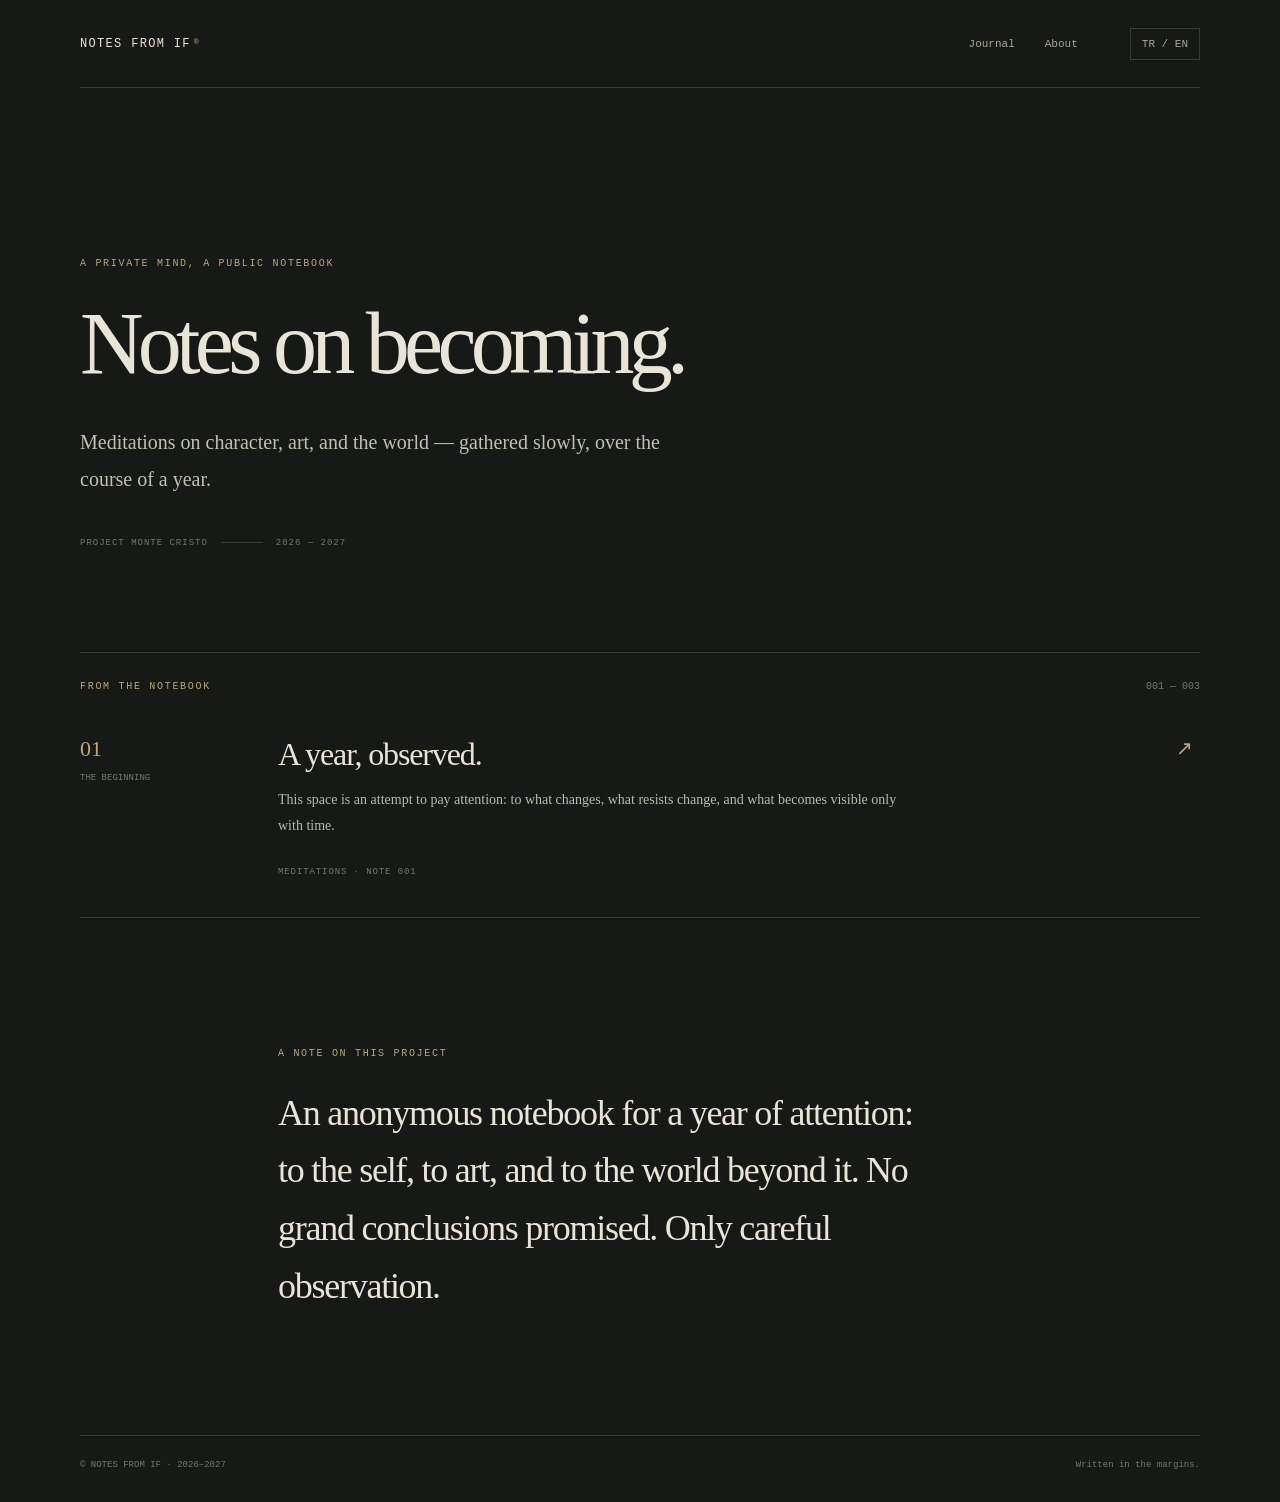
==== index.html @ 4b150e8d "Update index.html" ====
<!doctype html>
<html lang="en">
<head>
  <meta charset="UTF-8">
  <meta name="viewport" content="width=device-width, initial-scale=1">
  <meta name="description" content="Notes on becoming, art, and the world.">
  <title>Notes from If — Meditations 2027</title>
  <link rel="preconnect" href="https://fonts.googleapis.com">
  <link href="https://fonts.googleapis.com/css2?family=DM+Mono&family=Libre+Baskerville:ital,wght@0,400;0,700;1,400&display=swap" rel="stylesheet">
  <link rel="stylesheet" href="style.css">
  <script src="script.js" defer></script>
</head>
<body>
  <div class="page-shell">
    <header class="site-header">
      <a class="wordmark" href="#">NOTES FROM IF<span>®</span></a>
      <nav>
        <a href="#journal" data-en="Journal" data-tr="Günlük">Journal</a>
        <a href="#about" data-en="About" data-tr="Hakkında">About</a>
      </nav>
      <button class="language-toggle" id="language-toggle">TR / EN</button>
    </header>

    <main>
      <section class="hero">
        <p class="eyebrow" data-en="A private mind, a public notebook" data-tr="Özel bir zihin, açık bir defter">A private mind, a public notebook</p>
        <h1 data-en="Notes on becoming." data-tr="Oluş üzerine notlar.">Notes on becoming.</h1>
        <p class="hero-copy" data-en="Meditations on character, art, and the world — gathered slowly, over the course of a year." data-tr="Karakter, sanat ve dünya üzerine düşünceler — bir yıl boyunca, ağır ağır bir araya getirilen notlar.">Meditations on character, art, and the world — gathered slowly, over the course of a year.</p>
        <div class="hero-meta">
          <span>PROJECT MONTE CRISTO</span><span class="meta-line"></span><span>2026 — 2027</span>
        </div>
      </section>

      <section class="journal-section" id="journal">
        <div class="section-heading">
          <p class="eyebrow" data-en="From the notebook" data-tr="Defterden">From the notebook</p>
          <span class="count">001 — 003</span>
        </div>

        <article class="entry">
          <div class="entry-date"><span>01</span><span>THE BEGINNING</span></div>
          <div class="entry-content">
          <h2>
          <a href="journal/a-year-observed.html" data-en="A year, observed." data-tr="Gözlemlenen bir yıl.">A year, observed.</a>
          </h2>
            <p data-en="This space is an attempt to pay attention: to what changes, what resists change, and what becomes visible only with time." data-tr="Burası dikkat kesilme çabası: neyin değiştiğine, neyin değişime direndiğine ve ancak zamanla görünür hâle gelene.">This space is an attempt to pay attention: to what changes, what resists change, and what becomes visible only with time.</p>
            <span class="entry-tag">MEDITATIONS · NOTE 001</span>
          </div>
          <span class="entry-arrow">↗</span>
        </article>

        
      </section>

      <section class="about-section" id="about">
        <p class="eyebrow" data-en="A note on this project" data-tr="Bu proje üzerine">A note on this project</p>
        <p class="about-copy" data-en="An anonymous notebook for a year of attention: to the self, to art, and to the world beyond it. No grand conclusions promised. Only careful observation." data-tr="Bir yıllık dikkat pratiği için anonim bir defter: kendine, sanata ve onun ötesindeki dünyaya dikkat kesilmek. Büyük sonuçlar vaat etmiyor. Yalnızca dikkatli gözlem.">An anonymous notebook for a year of attention: to the self, to art, and to the world beyond it. No grand conclusions promised. Only careful observation.</p>
      </section>
    </main>

    <footer class="site-footer">
      <span>© NOTES FROM IF · 2026–2027</span>
      <span data-en="Written in the margins." data-tr="Kenar boşluklarında yazıldı.">Written in the margins.</span>
    </footer>
  </div>
</body>
</html>
---- style.css ----
:root {
  --ink: #e9e4d8;
  --muted: #a8a79b;
  --dim: #74776d;
  --paper: #171916;
  --rule: #393c34;
  --accent: #b9a77d;
  --serif: Georgia, "Times New Roman", serif;
  --mono: "Courier New", monospace;
}

* {
  box-sizing: border-box;
}

html {
  scroll-behavior: smooth;
}

body {
  margin: 0;
  background: var(--paper);
  color: var(--ink);
  font-family: var(--serif);
  -webkit-font-smoothing: antialiased;
}

a {
  color: inherit;
  text-decoration: none;
}

button {
  font: inherit;
  cursor: pointer;
}

.page-shell {
  width: min(100% - 64px, 1120px);
  margin: 0 auto;
}

.site-header {
  min-height: 88px;
  display: flex;
  align-items: center;
  justify-content: space-between;
  border-bottom: 1px solid var(--rule);
  gap: 24px;
}

.wordmark {
  font: 500 12px var(--mono);
  letter-spacing: .11em;
}

.wordmark span {
  font-size: 8px;
  vertical-align: top;
  margin-left: 3px;
  color: var(--accent);
}

nav {
  display: flex;
  gap: 30px;
  margin-left: auto;
  margin-right: 28px;
}

nav a,
.language-toggle {
  font: 11px var(--mono);
  color: var(--muted);
}

nav a:hover,
.language-toggle:hover {
  color: var(--ink);
}

.language-toggle {
  background: transparent;
  border: 1px solid var(--rule);
  padding: 9px 11px;
}

.hero {
  padding: clamp(90px, 14vw, 170px) 0 104px;
  max-width: 820px;
}

.eyebrow {
  color: var(--accent);
  font: 10px var(--mono);
  letter-spacing: .17em;
  text-transform: uppercase;
  margin: 0 0 26px;
}

.hero h1 {
  font-size: clamp(44px, 7.2vw, 88px);
  line-height: 1.12;
  letter-spacing: -.065em;
  font-weight: 400;
  margin: 0;
}

.hero-copy {
  color: #c1c0b5;
  font-size: clamp(16px, 2vw, 20px);
  line-height: 1.85;
  max-width: 590px;
  margin: 30px 0 40px;
}

.hero-meta {
  display: flex;
  align-items: center;
  gap: 13px;
  color: var(--dim);
  font: 9px var(--mono);
  letter-spacing: .11em;
}

.meta-line {
  width: 42px;
  height: 1px;
  background: var(--rule);
}

.journal-section {
  border-top: 1px solid var(--rule);
}

.section-heading {
  display: flex;
  align-items: center;
  justify-content: space-between;
  padding: 28px 0 10px;
}

.section-heading .eyebrow {
  margin: 0;
}

.count {
  font: 10px var(--mono);
  color: var(--dim);
}

.entry {
  display: grid;
  grid-template-columns: 170px 1fr 24px;
  gap: 28px;
  padding: 34px 0 39px;
  border-bottom: 1px solid var(--rule);
  align-items: start;
}

.entry-date {
  display: flex;
  flex-direction: column;
  gap: 11px;
  color: var(--dim);
  font: 9px var(--mono);
}

.entry-date span:first-child {
  font: 22px var(--serif);
  color: var(--accent);
}

.entry-content h2 {
  font-size: clamp(22px, 3vw, 32px);
  font-weight: 400;
  letter-spacing: -.035em;
  margin: 0 0 14px;
}

.entry-content p {
  max-width: 630px;
  margin: 0 0 20px;
  color: #b9baaf;
  font-size: 14px;
  line-height: 1.9;
}

.entry-tag {
  color: var(--dim);
  font: 9px var(--mono);
  letter-spacing: .1em;
}

.entry-arrow {
  color: var(--accent);
  font-size: 20px;
}

.draft-note {
  color: var(--dim);
  font: 10px/1.7 var(--mono);
  max-width: 540px;
  margin: 18px 0 0;
}

.about-section {
  margin: 130px 0 120px;
  padding-left: 198px;
  max-width: 850px;
}

.about-copy {
  font-size: clamp(22px, 3.3vw, 36px);
  line-height: 1.6;
  letter-spacing: -.035em;
  margin: 0;
}

.site-footer {
  display: flex;
  justify-content: space-between;
  gap: 20px;
  border-top: 1px solid var(--rule);
  padding: 24px 0 32px;
  color: var(--dim);
  font: 9px var(--mono);
}

@media (max-width: 650px) {
  .page-shell {
    width: min(100% - 36px, 1120px);
  }

  .site-header {
    min-height: 72px;
    flex-wrap: wrap;
    gap: 12px;
    padding: 15px 0;
  }

  nav {
    gap: 16px;
    margin: 0 0 0 auto;
  }

  .language-toggle {
    padding: 7px 8px;
  }

  .hero {
    padding: 88px 0 82px;
  }

  .entry {
    grid-template-columns: 48px 1fr 14px;
    gap: 13px;
    padding: 28px 0;
  }

  .entry-date span:nth-child(2) {
    display: none;
  }

  .entry-content p {
    font-size: 13px;
  }

  .about-section {
    margin: 90px 0;
    padding-left: 0;
  }

  .site-footer {
    flex-direction: column;
  }
}
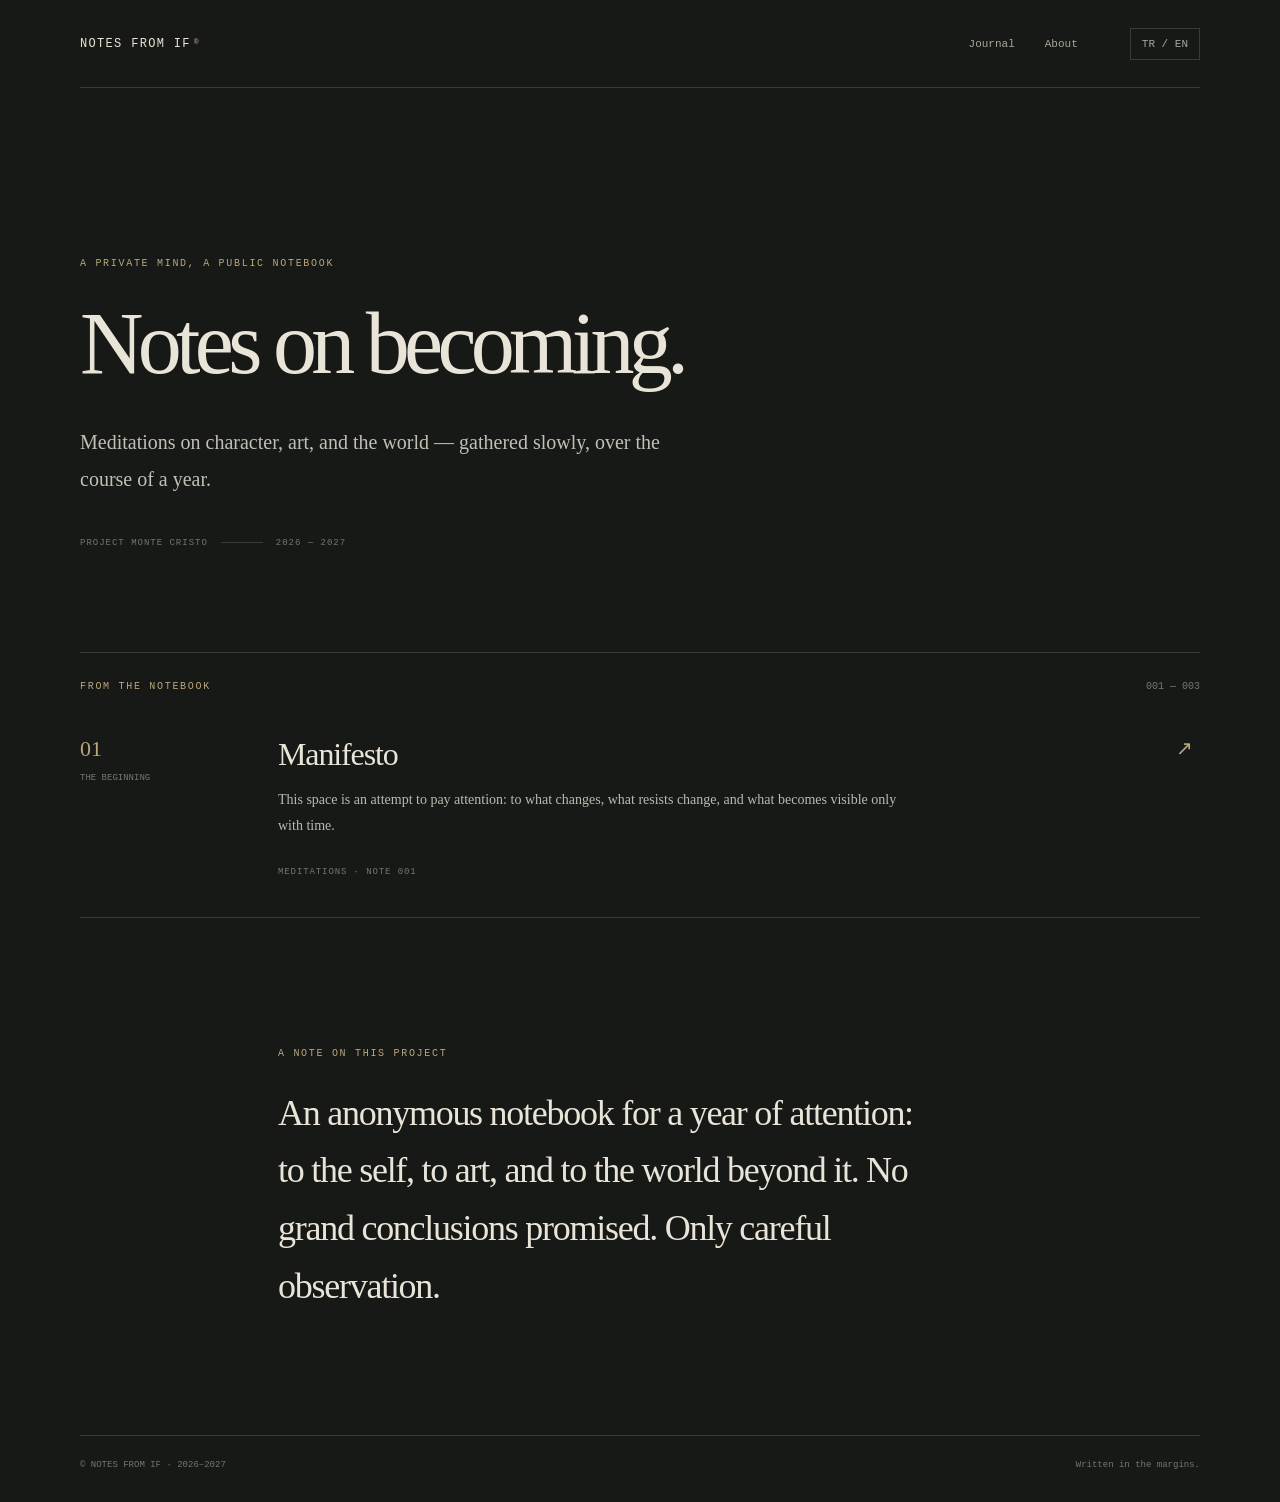
==== commit 302f92d8: "Update index.html" ====
--- a/index.html
+++ b/index.html
@@ -41,7 +41,7 @@
           <div class="entry-date"><span>01</span><span>THE BEGINNING</span></div>
           <div class="entry-content">
           <h2>
-          <a href="journal/a-year-observed.html" data-en="A year, observed." data-tr="Gözlemlenen bir yıl.">A year, observed.</a>
+          <a href="journal/a-year-observed.html" data-en="Manifesto" data-tr="Manifesto">Manifesto</a>
           </h2>
             <p data-en="This space is an attempt to pay attention: to what changes, what resists change, and what becomes visible only with time." data-tr="Burası dikkat kesilme çabası: neyin değiştiğine, neyin değişime direndiğine ve ancak zamanla görünür hâle gelene.">This space is an attempt to pay attention: to what changes, what resists change, and what becomes visible only with time.</p>
             <span class="entry-tag">MEDITATIONS · NOTE 001</span>
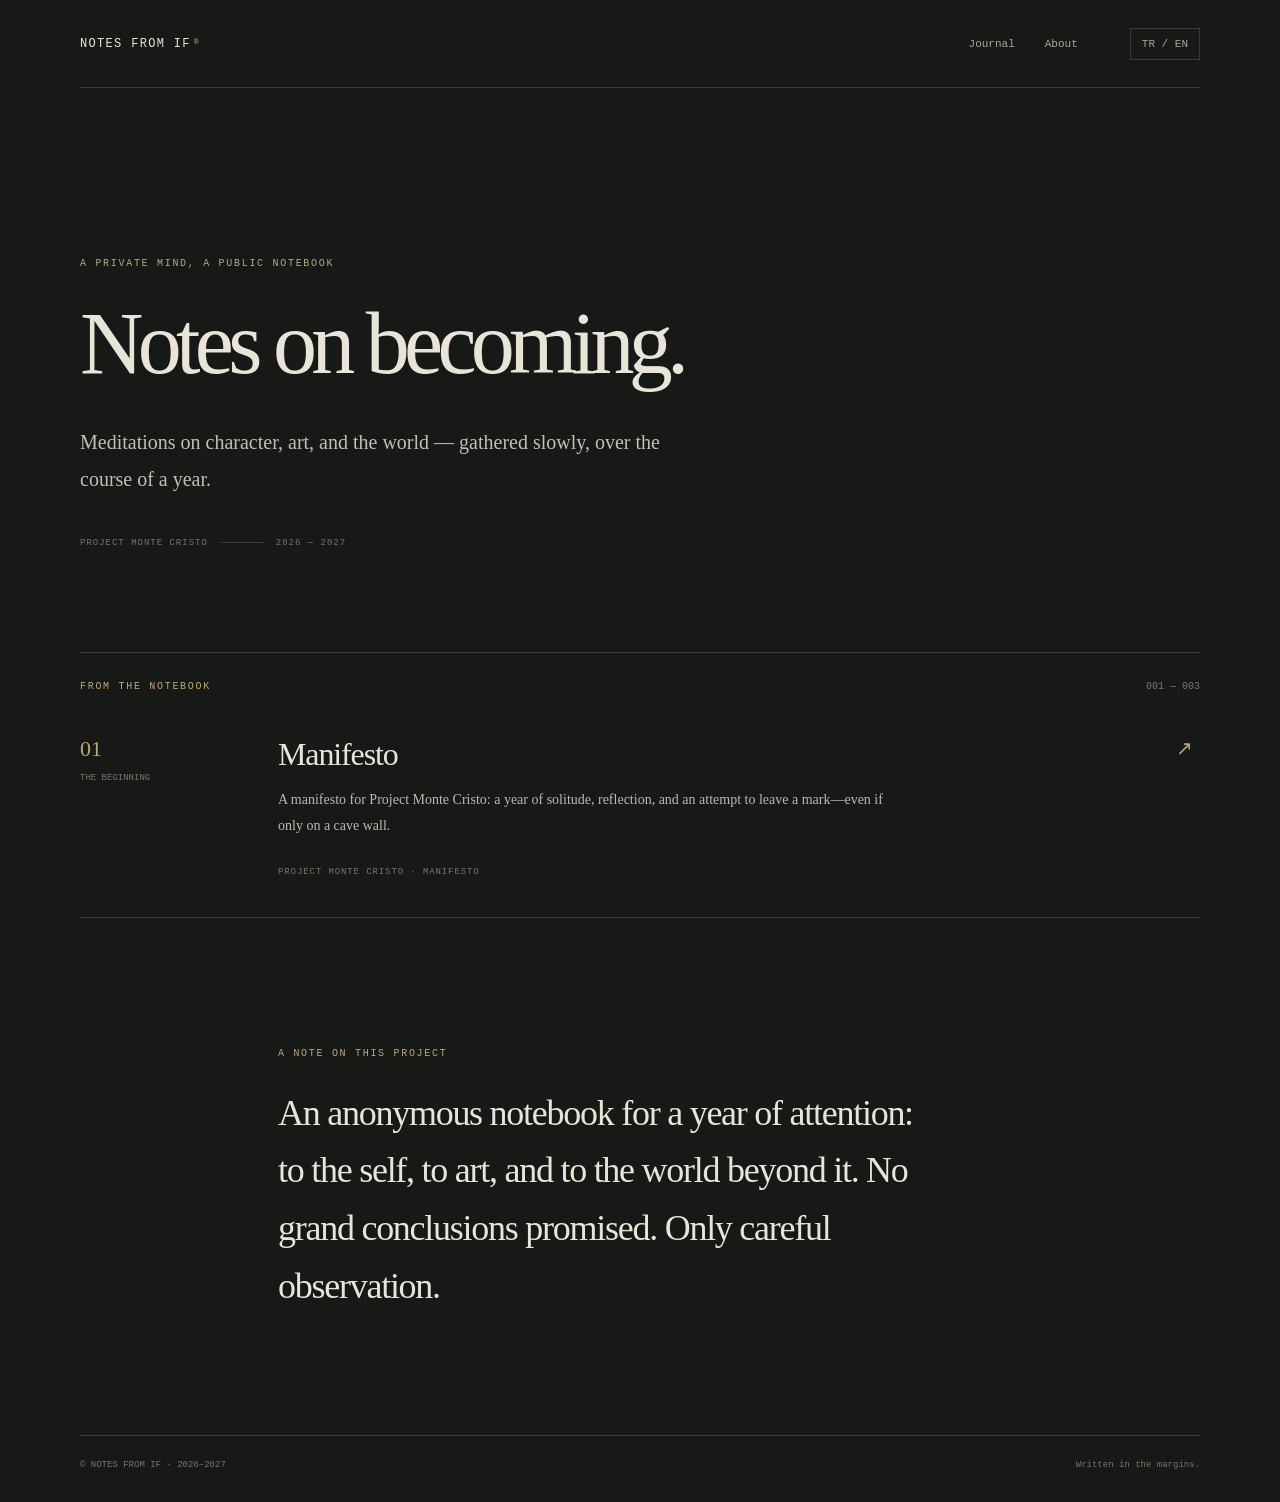
==== commit 225b1788: "Update manifesto content and tags in index.html" ====
--- a/index.html
+++ b/index.html
@@ -43,8 +43,8 @@
           <h2>
           <a href="journal/a-year-observed.html" data-en="Manifesto" data-tr="Manifesto">Manifesto</a>
           </h2>
-            <p data-en="This space is an attempt to pay attention: to what changes, what resists change, and what becomes visible only with time." data-tr="Burası dikkat kesilme çabası: neyin değiştiğine, neyin değişime direndiğine ve ancak zamanla görünür hâle gelene.">This space is an attempt to pay attention: to what changes, what resists change, and what becomes visible only with time.</p>
-            <span class="entry-tag">MEDITATIONS · NOTE 001</span>
+            <p data-en="A manifesto for Project Monte Cristo: a year of solitude, reflection, and an attempt to leave a mark—even if only on a cave wall." data-tr="Project Monte Cristo için bir manifesto: bir yıllık inziva, düşünme ve bir iz bırakma çabası—bu iz yalnızca bir mağara duvarında kalsa bile.">A manifesto for Project Monte Cristo: a year of solitude, reflection, and an attempt to leave a mark—even if only on a cave wall.</p>
+<span class="entry-tag">PROJECT MONTE CRISTO · MANIFESTO</span>
           </div>
           <span class="entry-arrow">↗</span>
         </article>
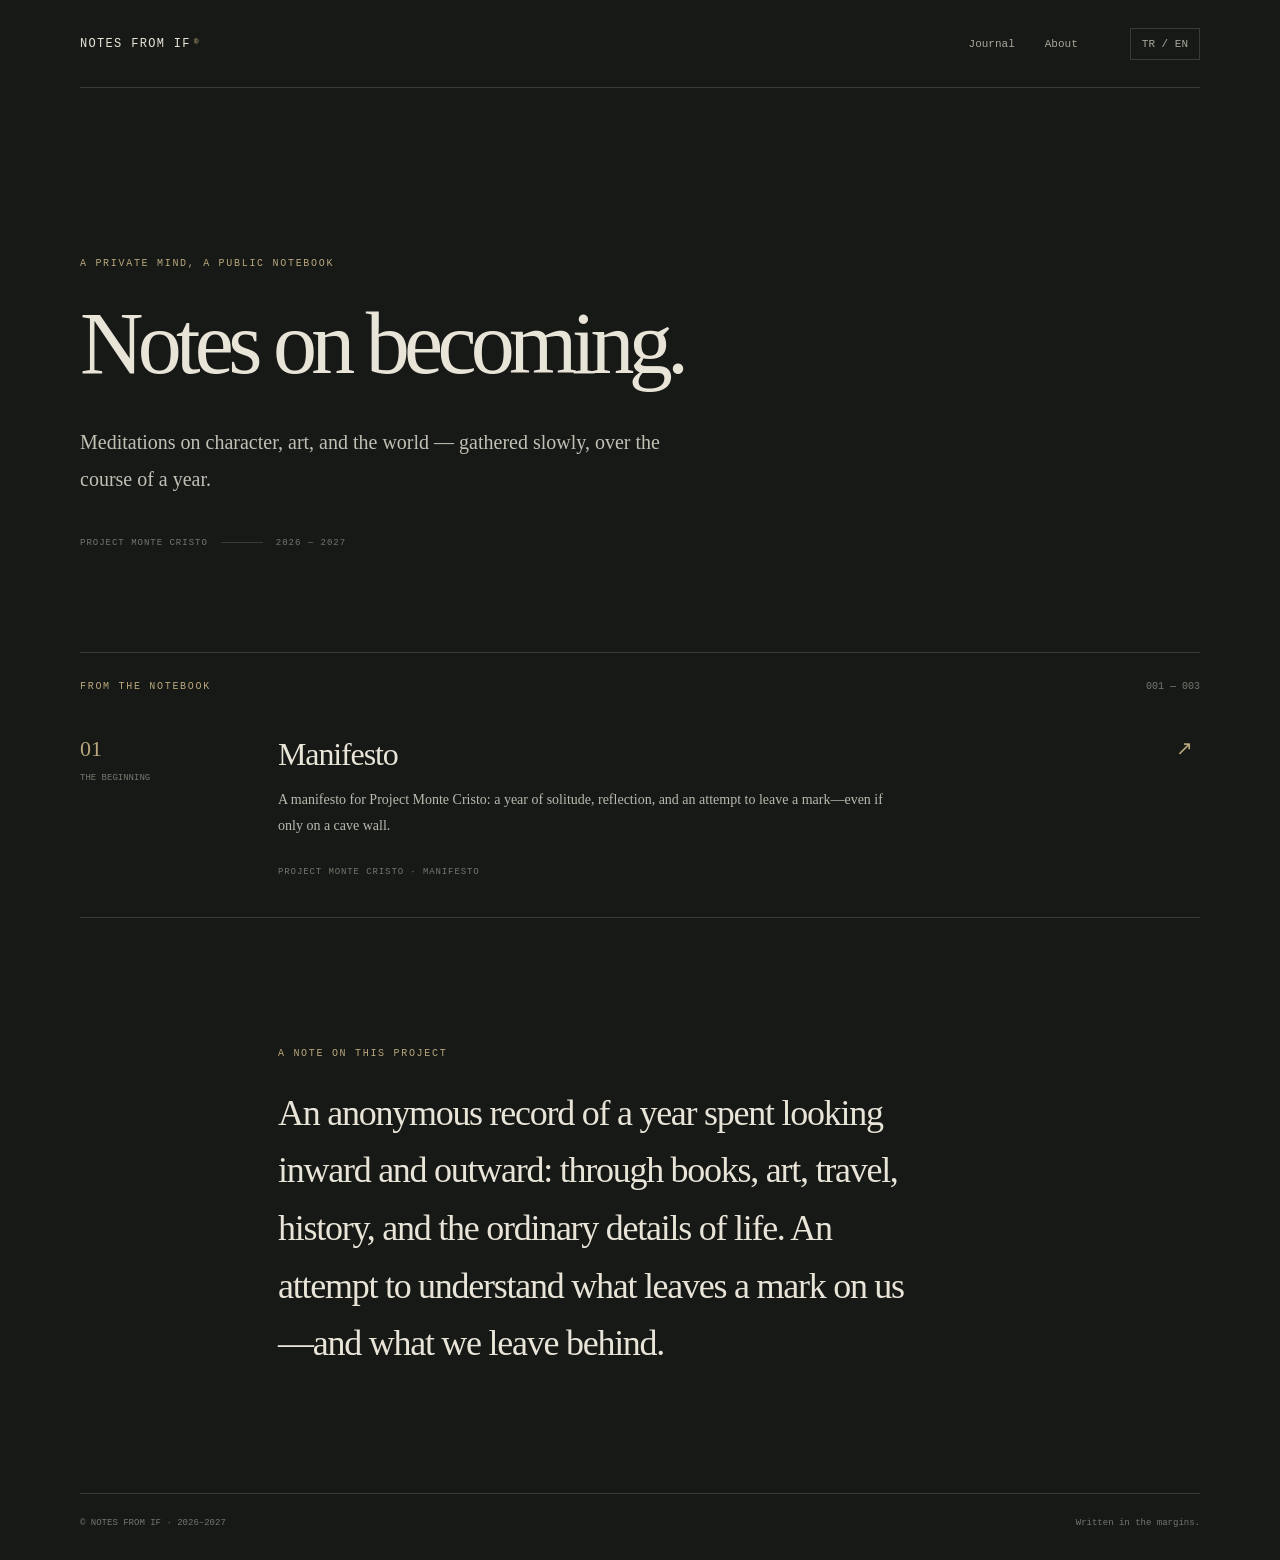
==== commit 197d95c6: "Update index.html" ====
--- a/index.html
+++ b/index.html
@@ -54,7 +54,7 @@
 
       <section class="about-section" id="about">
         <p class="eyebrow" data-en="A note on this project" data-tr="Bu proje üzerine">A note on this project</p>
-        <p class="about-copy" data-en="An anonymous notebook for a year of attention: to the self, to art, and to the world beyond it. No grand conclusions promised. Only careful observation." data-tr="Bir yıllık dikkat pratiği için anonim bir defter: kendine, sanata ve onun ötesindeki dünyaya dikkat kesilmek. Büyük sonuçlar vaat etmiyor. Yalnızca dikkatli gözlem.">An anonymous notebook for a year of attention: to the self, to art, and to the world beyond it. No grand conclusions promised. Only careful observation.</p>
+<p class="about-copy" data-en="An anonymous record of a year spent looking inward and outward: through books, art, travel, history, and the ordinary details of life. An attempt to understand what leaves a mark on us—and what we leave behind." data-tr="İnsanın hem kendi içine hem de dış dünyaya baktığı bir yılın anonim kaydı: kitaplar, sanat, seyahatler, tarih ve hayatın sıradan ayrıntıları aracılığıyla. Bizi neyin şekillendirdiğini ve geride ne bıraktığımızı anlama çabası.">An anonymous record of a year spent looking inward and outward: through books, art, travel, history, and the ordinary details of life. An attempt to understand what leaves a mark on us—and what we leave behind.</p>
       </section>
     </main>
 
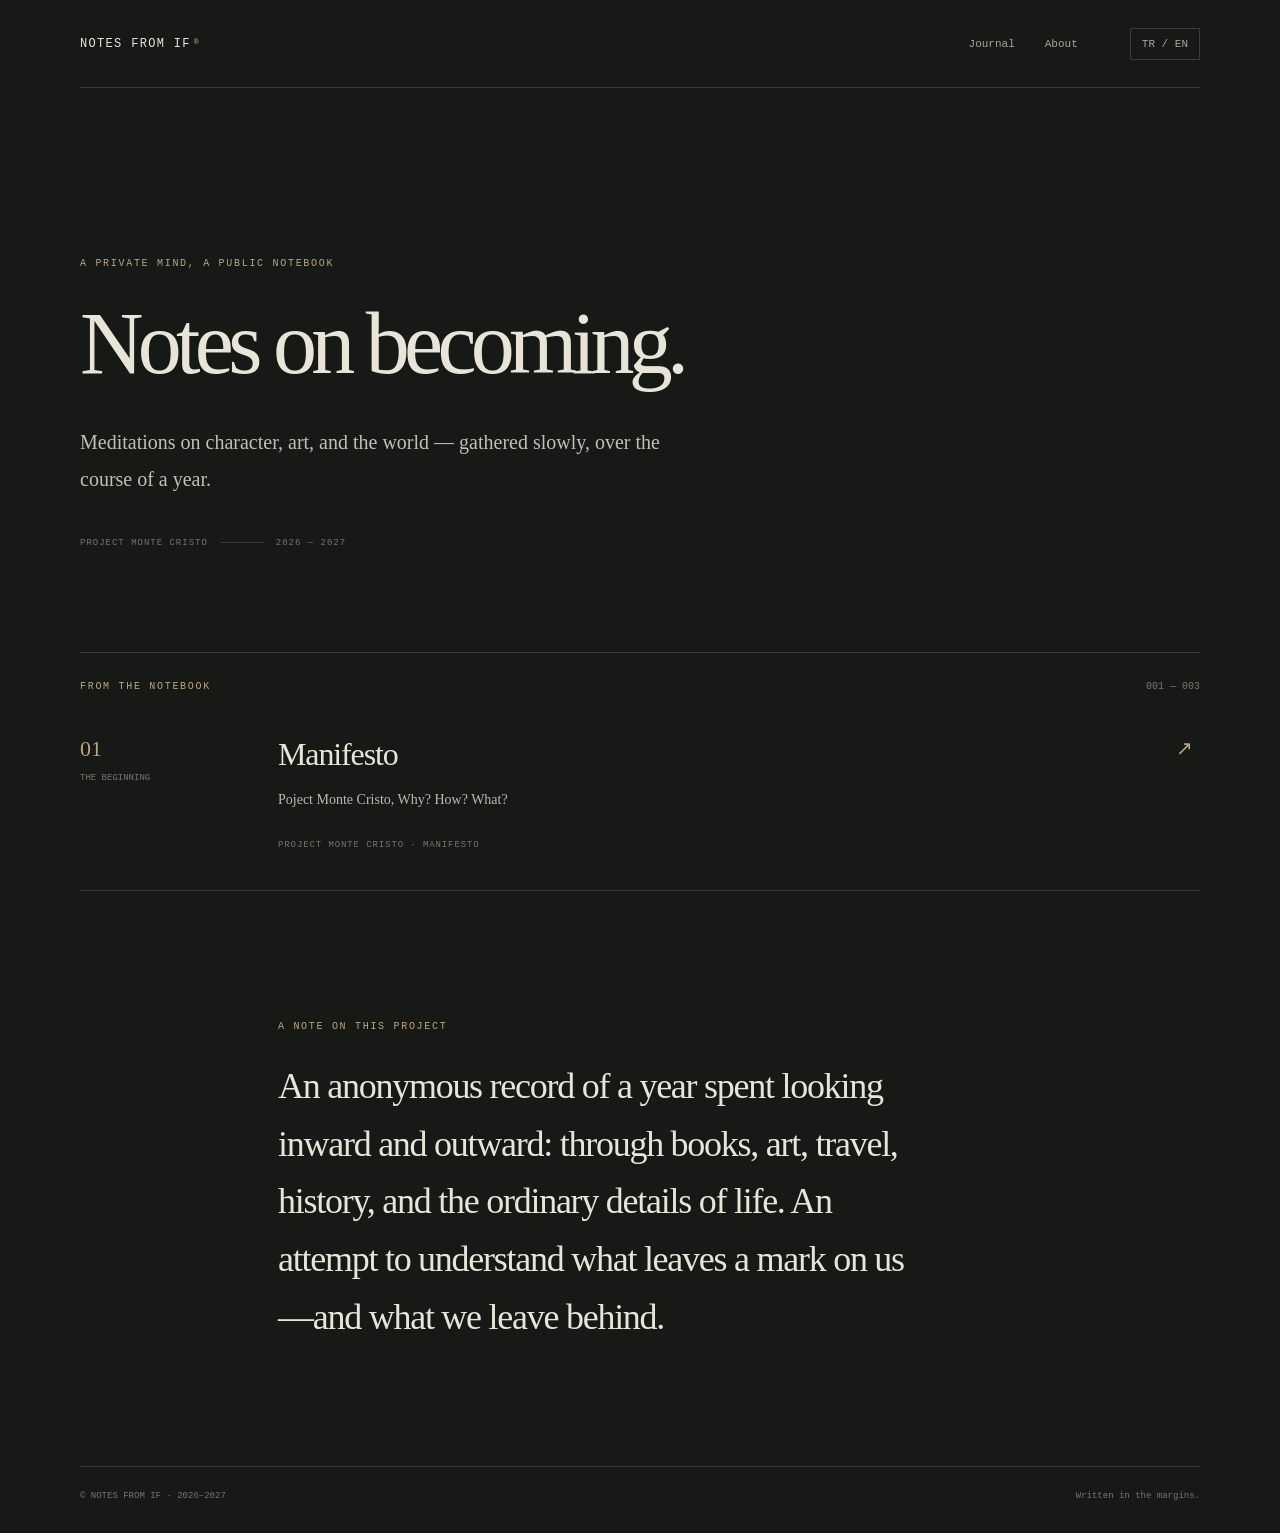
==== commit 7daf7c29: "Update index.html" ====
--- a/index.html
+++ b/index.html
@@ -1,4 +1,4 @@
-<!doctype html>
+ <!doctype html>
 <html lang="en">
 <head>
   <meta charset="UTF-8">
@@ -41,9 +41,9 @@
           <div class="entry-date"><span>01</span><span>THE BEGINNING</span></div>
           <div class="entry-content">
           <h2>
-          <a href="journal/a-year-observed.html" data-en="Manifesto" data-tr="Manifesto">Manifesto</a>
+          <a href="journal/manifesto.html" data-en="Manifesto" data-tr="Manifesto">Manifesto</a>
           </h2>
-            <p data-en="A manifesto for Project Monte Cristo: a year of solitude, reflection, and an attempt to leave a mark—even if only on a cave wall." data-tr="Project Monte Cristo için bir manifesto: bir yıllık inziva, düşünme ve bir iz bırakma çabası—bu iz yalnızca bir mağara duvarında kalsa bile.">A manifesto for Project Monte Cristo: a year of solitude, reflection, and an attempt to leave a mark—even if only on a cave wall.</p>
+            <p data-en="Project Monte Cristo, Why? How? What?" data-tr="Project Monte Cristo, Neden? Nasıl? Ne?">Poject Monte Cristo, Why? How? What?</p>
 <span class="entry-tag">PROJECT MONTE CRISTO · MANIFESTO</span>
           </div>
           <span class="entry-arrow">↗</span>
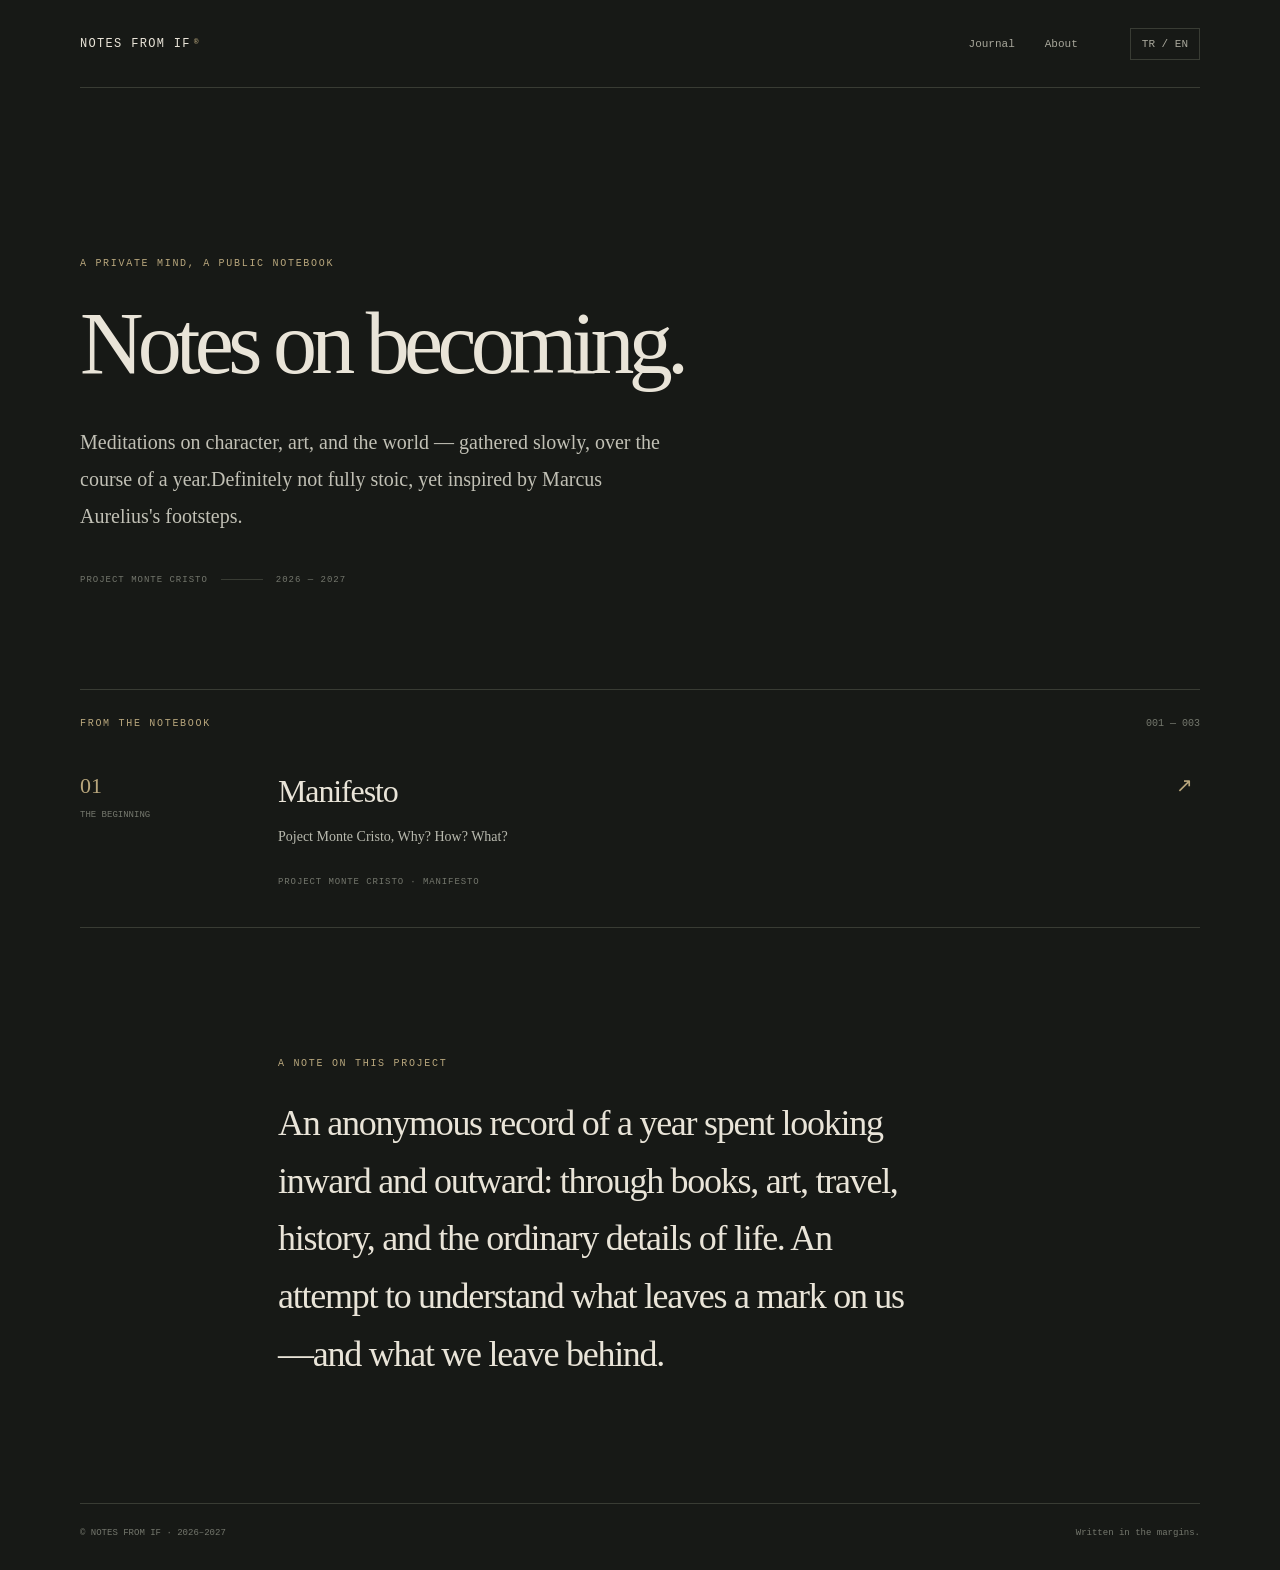
==== commit 36eebca4: "Update index.html" ====
--- a/index.html
+++ b/index.html
@@ -25,7 +25,7 @@
       <section class="hero">
         <p class="eyebrow" data-en="A private mind, a public notebook" data-tr="Özel bir zihin, açık bir defter">A private mind, a public notebook</p>
         <h1 data-en="Notes on becoming." data-tr="Oluş üzerine notlar.">Notes on becoming.</h1>
-        <p class="hero-copy" data-en="Meditations on character, art, and the world — gathered slowly, over the course of a year." data-tr="Karakter, sanat ve dünya üzerine düşünceler — bir yıl boyunca, ağır ağır bir araya getirilen notlar.">Meditations on character, art, and the world — gathered slowly, over the course of a year.</p>
+        <p class="hero-copy" data-en="Meditations on character, art, and the world — gathered slowly, over the course of a year. Definitely not fully stoic, yet inspired by Marcus Aurelius's footsteps. " data-tr="Karakter, sanat ve dünya üzerine düşünceler — bir yıl boyunca, ağır ağır bir araya getirilen notlar. Kesinlikle, tamamıyla stoacı değil, ama  Marcus Aurelius'tan ilham alındı">Meditations on character, art, and the world — gathered slowly, over the course of a year.Definitely not fully stoic, yet inspired by Marcus Aurelius's footsteps. </p>
         <div class="hero-meta">
           <span>PROJECT MONTE CRISTO</span><span class="meta-line"></span><span>2026 — 2027</span>
         </div>
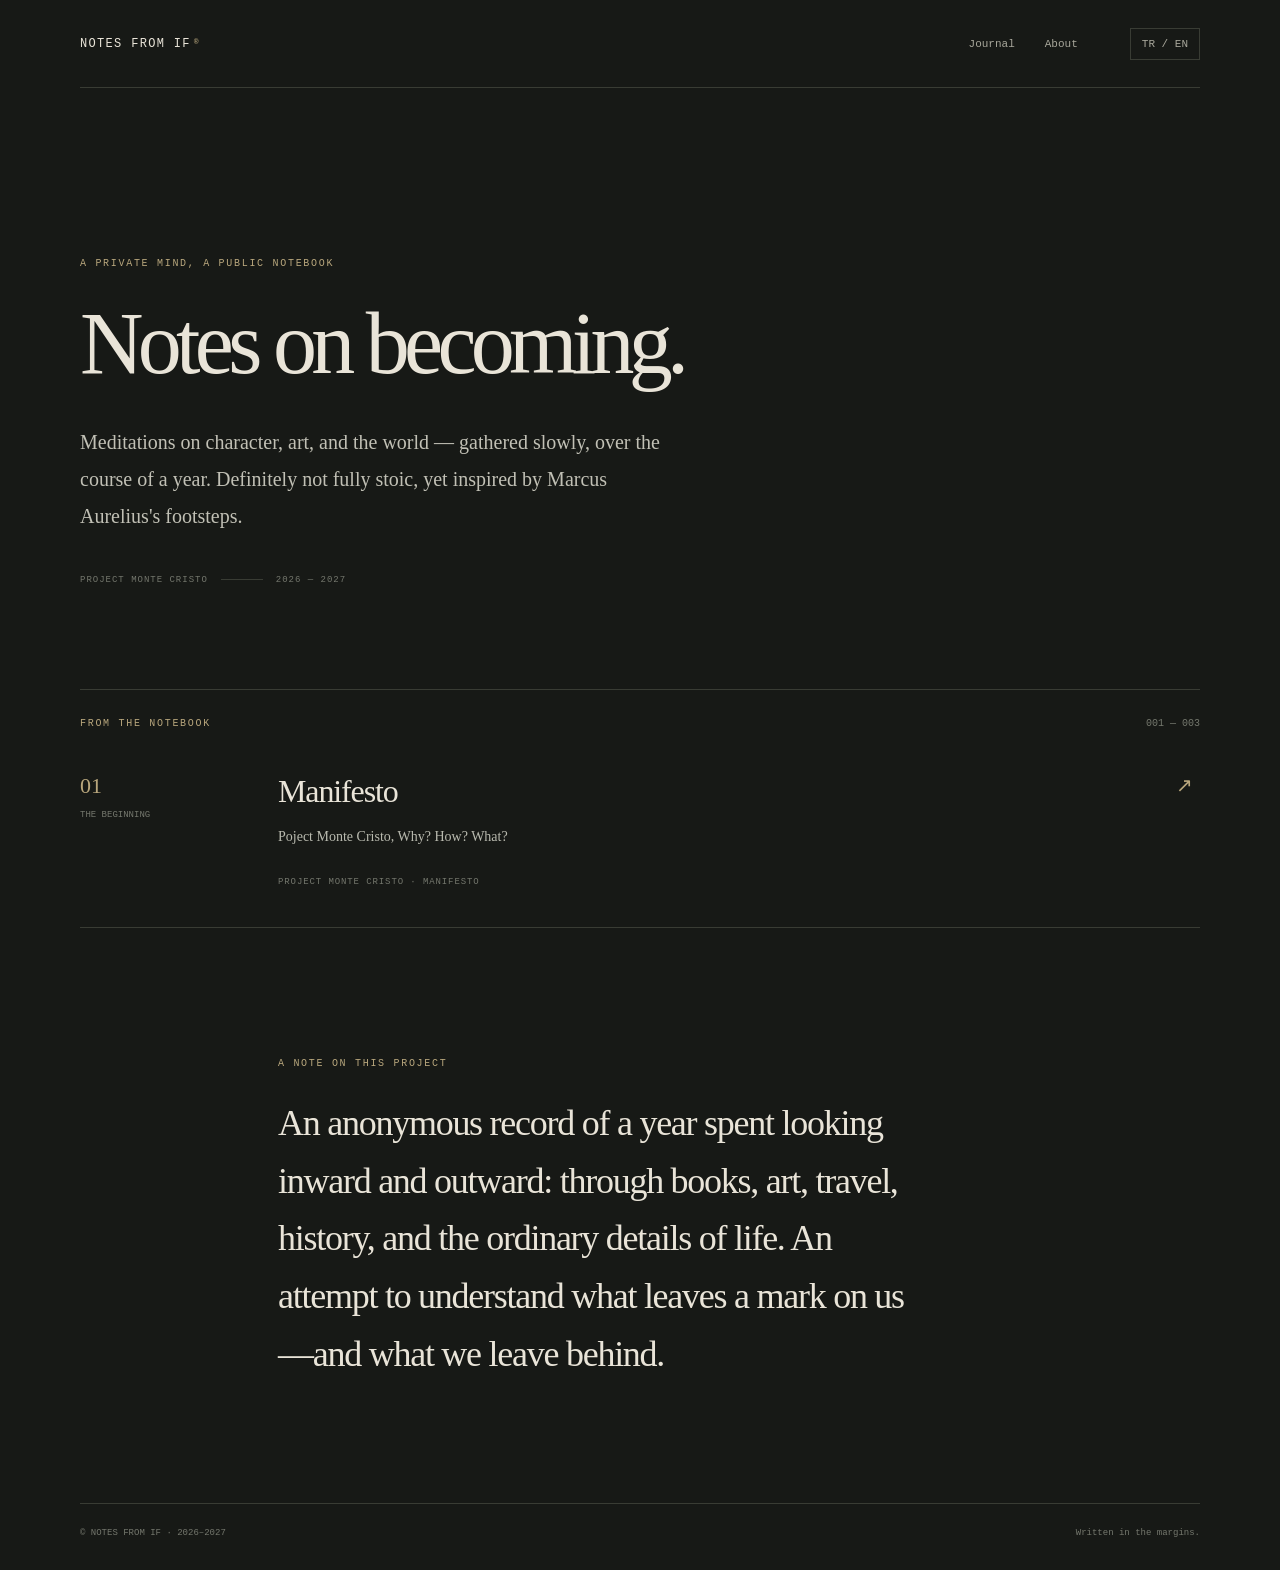
==== commit 1498d214: "Fix duplicate paragraph in hero section" ====
--- a/index.html
+++ b/index.html
@@ -25,7 +25,7 @@
       <section class="hero">
         <p class="eyebrow" data-en="A private mind, a public notebook" data-tr="Özel bir zihin, açık bir defter">A private mind, a public notebook</p>
         <h1 data-en="Notes on becoming." data-tr="Oluş üzerine notlar.">Notes on becoming.</h1>
-        <p class="hero-copy" data-en="Meditations on character, art, and the world — gathered slowly, over the course of a year. Definitely not fully stoic, yet inspired by Marcus Aurelius's footsteps. " data-tr="Karakter, sanat ve dünya üzerine düşünceler — bir yıl boyunca, ağır ağır bir araya getirilen notlar. Kesinlikle, tamamıyla stoacı değil, ama  Marcus Aurelius'tan ilham alındı">Meditations on character, art, and the world — gathered slowly, over the course of a year.Definitely not fully stoic, yet inspired by Marcus Aurelius's footsteps. </p>
+        <p class="hero-copy" data-en="Meditations on character, art, and the world — gathered slowly, over the course of a year. Definitely not fully stoic, yet inspired by Marcus Aurelius's footsteps. " data-tr="Karakter, sanat ve dünya üzerine düşünceler — bir yıl boyunca, ağır ağır bir araya getirilen notlar. Kesinlikle, tamamıyla stoacı değil, ama  Marcus Aurelius'tan ilham alındı">Meditations on character, art, and the world — gathered slowly, over the course of a year. Definitely not fully stoic, yet inspired by Marcus Aurelius's footsteps. </p>
         <div class="hero-meta">
           <span>PROJECT MONTE CRISTO</span><span class="meta-line"></span><span>2026 — 2027</span>
         </div>
